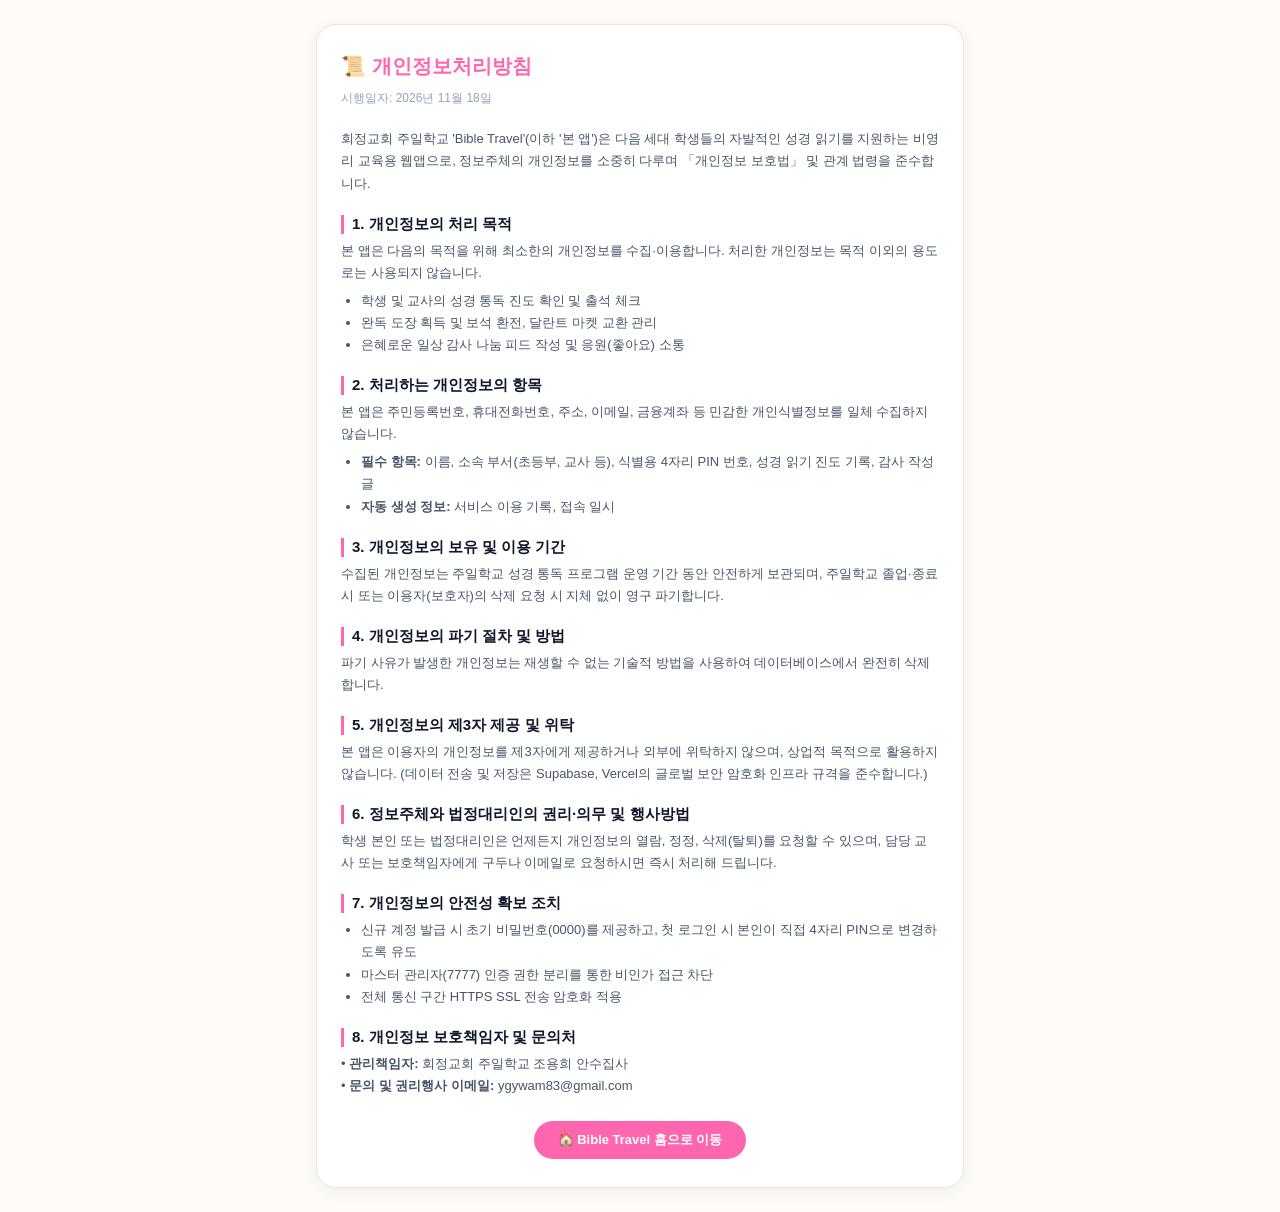
==== privacy.html @ eb11a0d6 "feat: add privacy policy and terms of use (dorms standard), default PIN 0000 with change prompt, and" ====
<!DOCTYPE html>
<html lang="ko">
<head>
  <meta charset="UTF-8">
  <meta name="viewport" content="width=device-width, initial-scale=1.0">
  <title>개인정보처리방침 - 회정교회 주일학교 Bible Travel</title>
  <link rel="stylesheet" href="styles.css">
  <style>
    body {
      background: #fdfaf7;
      padding: 24px 16px;
      font-family: -apple-system, BlinkMacSystemFont, "Segoe UI", Roboto, "Pretendard", sans-serif;
      color: #1e293b;
      max-width: 680px;
      margin: 0 auto;
    }
    .legal-container {
      background: #ffffff;
      border: 1px solid #e2e8f0;
      border-radius: 20px;
      padding: 28px 24px;
      box-shadow: 0 4px 16px rgba(0,0,0,0.05);
    }
    h1 { font-size: 20px; font-weight: 800; margin-bottom: 8px; color: #ff66af; }
    h2 { font-size: 15px; font-weight: 800; margin-top: 20px; margin-bottom: 6px; color: #0f172a; border-left: 3px solid #ff66af; padding-left: 8px; }
    p, li { font-size: 13px; line-height: 1.7; color: #475569; }
    ul { margin: 6px 0; padding-left: 20px; }
    .back-btn {
      display: inline-block;
      margin-top: 24px;
      padding: 10px 24px;
      background: #ff66af;
      color: #fff;
      font-weight: 800;
      border-radius: 20px;
      text-decoration: none;
      font-size: 13px;
    }
  </style>
</head>
<body>
  <div class="legal-container">
    <h1>📜 개인정보처리방침</h1>
    <p style="font-size: 12px; color: #94a3b8; margin-bottom: 20px;">시행일자: 2026년 11월 18일</p>
    
    <p>회정교회 주일학교 'Bible Travel'(이하 '본 앱')은 다음 세대 학생들의 자발적인 성경 읽기를 지원하는 비영리 교육용 웹앱으로, 정보주체의 개인정보를 소중히 다루며 「개인정보 보호법」 및 관계 법령을 준수합니다.</p>

    <h2>1. 개인정보의 처리 목적</h2>
    <p>본 앱은 다음의 목적을 위해 최소한의 개인정보를 수집·이용합니다. 처리한 개인정보는 목적 이외의 용도로는 사용되지 않습니다.</p>
    <ul>
      <li>학생 및 교사의 성경 통독 진도 확인 및 출석 체크</li>
      <li>완독 도장 획득 및 보석 환전, 달란트 마켓 교환 관리</li>
      <li>은혜로운 일상 감사 나눔 피드 작성 및 응원(좋아요) 소통</li>
    </ul>

    <h2>2. 처리하는 개인정보의 항목</h2>
    <p>본 앱은 주민등록번호, 휴대전화번호, 주소, 이메일, 금융계좌 등 민감한 개인식별정보를 일체 수집하지 않습니다.</p>
    <ul>
      <li><strong>필수 항목:</strong> 이름, 소속 부서(초등부, 교사 등), 식별용 4자리 PIN 번호, 성경 읽기 진도 기록, 감사 작성 글</li>
      <li><strong>자동 생성 정보:</strong> 서비스 이용 기록, 접속 일시</li>
    </ul>

    <h2>3. 개인정보의 보유 및 이용 기간</h2>
    <p>수집된 개인정보는 주일학교 성경 통독 프로그램 운영 기간 동안 안전하게 보관되며, 주일학교 졸업·종료 시 또는 이용자(보호자)의 삭제 요청 시 지체 없이 영구 파기합니다.</p>

    <h2>4. 개인정보의 파기 절차 및 방법</h2>
    <p>파기 사유가 발생한 개인정보는 재생할 수 없는 기술적 방법을 사용하여 데이터베이스에서 완전히 삭제합니다.</p>

    <h2>5. 개인정보의 제3자 제공 및 위탁</h2>
    <p>본 앱은 이용자의 개인정보를 제3자에게 제공하거나 외부에 위탁하지 않으며, 상업적 목적으로 활용하지 않습니다. (데이터 전송 및 저장은 Supabase, Vercel의 글로벌 보안 암호화 인프라 규격을 준수합니다.)</p>

    <h2>6. 정보주체와 법정대리인의 권리·의무 및 행사방법</h2>
    <p>학생 본인 또는 법정대리인은 언제든지 개인정보의 열람, 정정, 삭제(탈퇴)를 요청할 수 있으며, 담당 교사 또는 보호책임자에게 구두나 이메일로 요청하시면 즉시 처리해 드립니다.</p>

    <h2>7. 개인정보의 안전성 확보 조치</h2>
    <ul>
      <li>신규 계정 발급 시 초기 비밀번호(0000)를 제공하고, 첫 로그인 시 본인이 직접 4자리 PIN으로 변경하도록 유도</li>
      <li>마스터 관리자(7777) 인증 권한 분리를 통한 비인가 접근 차단</li>
      <li>전체 통신 구간 HTTPS SSL 전송 암호화 적용</li>
    </ul>

    <h2>8. 개인정보 보호책임자 및 문의처</h2>
    <p>
      • <strong>관리책임자:</strong> 회정교회 주일학교 조용희 안수집사<br>
      • <strong>문의 및 권리행사 이메일:</strong> ygywam83@gmail.com
    </p>

    <div style="text-align: center;">
      <a href="/" class="back-btn">🏠 Bible Travel 홈으로 이동</a>
    </div>
  </div>
</body>
</html>
---- styles.css ----
/* ==========================================
 * 주일학교 성경읽기 (Bible Travel) 전용 CSS (v4.1 슬림 단일 통일 규격)
 * ========================================== */

:root {
  --primary: #ff66af;
  --primary-light: #fff0f7;
  --primary-border: #ffccd5;
  --secondary: #3b82f6;
  --foreground: #1e293b;
  --background: #f8fafc;
  --muted: #64748b;
  --border: #e2e8f0;
  --card-bg: #ffffff;
}

* {
  box-sizing: border-box;
  margin: 0;
  padding: 0;
  font-family: 'Noto Sans KR', 'Outfit', sans-serif;
  -webkit-tap-highlight-color: transparent;
}

body {
  background-color: #f1f5f9;
  color: var(--foreground);
  min-height: 100vh;
  display: flex;
  justify-content: center;
}

/* 단 하나의 완벽한 중앙 응집 컨테이너 (PC/모바일 max-width 720px 100% 동일) */
.app-container {
  width: 100%;
  max-width: 720px;
  margin: 0 auto;
  background: #ffffff;
  min-height: 100vh;
  display: flex;
  flex-direction: column;
  position: relative;
  box-shadow: 0 0 30px rgba(0, 0, 0, 0.08);
  padding-bottom: 80px;
}

/* 상단 헤더: 가변 높이 및 반응형 플로팅 */
.app-header {
  width: 100%;
  max-width: 720px;
  margin: 0 auto;
  display: flex;
  justify-content: space-between;
  align-items: center;
  padding: 10px 14px;
  background: rgba(255, 255, 255, 1);
  border-bottom: 1px solid var(--border);
  position: sticky;
  top: 0;
  z-index: 1000;
  transition: background 0.25s ease, opacity 0.25s ease, padding 0.25s ease, box-shadow 0.25s ease;
}

/* 스크롤 시 반투명 플로팅 효과 */
.app-header.floating-header {
  background: rgba(255, 255, 255, 0.5);
  backdrop-filter: blur(8px);
  -webkit-backdrop-filter: blur(8px);
  box-shadow: 0 4px 12px rgba(0, 0, 0, 0.05);
  padding: 8px 12px;
}

/* 터치/클릭/호버 시 즉시 선명화 */
.app-header.floating-header:active,
.app-header.floating-header:hover,
.app-header.floating-header:focus-within {
  background: rgba(255, 255, 255, 1);
  backdrop-filter: none;
}

.logo-area {
  display: flex;
  align-items: center;
  gap: 6px;
  cursor: pointer;
  flex-shrink: 1;
  min-width: 0;
}

.logo-icon {
  font-size: clamp(18px, 4vw, 22px);
  flex-shrink: 0;
}

/* 데스크탑: 한 줄 표시 / 가변 폰트 */
.logo-text-gradient {
  font-family: 'Outfit', 'Noto Sans KR', sans-serif;
  font-size: clamp(14px, 3.2vw, 19px);
  font-weight: 800;
  background: linear-gradient(135deg, #ff66af 0%, #e11d48 100%);
  -webkit-background-clip: text;
  -webkit-text-fill-color: transparent;
  letter-spacing: -0.5px;
  white-space: nowrap;
}

.logo-br-mobile {
  display: none;
}

.user-area {
  display: flex;
  align-items: center;
  justify-content: flex-end;
  flex-shrink: 0;
  margin-left: 6px;
}

/* 프로필 뱃지: 줄바꿈 금지 및 유연한 축소 */
#user-profile-badge {
  display: inline-flex;
  align-items: center;
  gap: clamp(3px, 1vw, 6px);
  background: var(--primary-light);
  padding: 3px clamp(6px, 1.5vw, 10px);
  border-radius: 20px;
  border: 1px solid var(--primary-border);
  white-space: nowrap;
  font-size: clamp(10px, 2.6vw, 12px);
}

#user-profile-badge button {
  background: none;
  border: none;
  font-size: inherit;
  font-weight: 800;
  cursor: pointer;
  padding: 1px 2px;
}

/* 모바일 전용 미디어 쿼리 (< 600px) */
@media (max-width: 600px) {
  .logo-br-mobile {
    display: inline;
  }
  .logo-text-gradient {
    white-space: normal;
    line-height: 1.15;
    font-size: clamp(12px, 3.2vw, 15px);
  }
  .app-header {
    padding: 8px 10px;
  }
  #user-profile-badge {
    padding: 2px 6px;
    gap: 3px;
  }
  #user-reading-location {
    padding: 1px 5px !important;
  }
  
  /* 카드 도감 모바일 축소 통합 */
  .card-grid {
    grid-template-columns: repeat(auto-fill, minmax(64px, 1fr));
    gap: 6px;
  }
  .card-dex-item {
    padding: 6px 2px;
  }
}

/* 메인 컨텐츠 영영 (100% 동일 규격) */
.app-main {
  flex: 1;
  width: 100%;
  max-width: 720px;
  margin: 0 auto;
  padding: 16px;
}

/* 뷰 섹션 전 탭 (홈, 유형맵, BT도감, 감사, 관리자) 100% 완벽 통일 */
.view-section {
  display: none;
  width: 100%;
  max-width: 720px;
  margin: 0 auto;
}

.view-section.active {
  display: block;
  animation: viewFadeSlide 0.28s cubic-bezier(0.16, 1, 0.3, 1);
}

@keyframes viewFadeSlide {
  0% {
    opacity: 0;
    transform: translateY(10px);
  }
  100% {
    opacity: 1;
    transform: translateY(0);
  }
}

/* 32px 라운드 캡슐 버튼 */
.btn-pill {
  display: inline-flex;
  align-items: center;
  justify-content: center;
  padding: 10px 20px;
  border-radius: 32px;
  background: var(--primary);
  color: #ffffff;
  font-size: 14px;
  font-weight: 800;
  border: none;
  cursor: pointer;
  transition: transform 0.16s cubic-bezier(0.2, 0, 0, 1), box-shadow 0.16s ease, background 0.15s ease, filter 0.15s ease;
  box-shadow: 0 4px 14px rgba(255, 102, 175, 0.25);
  width: 100%;
  user-select: none;
  -webkit-tap-highlight-color: transparent;
}

.btn-pill:hover {
  transform: translateY(-2px);
  box-shadow: 0 8px 20px rgba(255, 102, 175, 0.4);
  filter: brightness(1.03);
}

.btn-pill:active {
  transform: translateY(1px) scale(0.97);
  box-shadow: 0 2px 6px rgba(255, 102, 175, 0.2);
}

.btn-pill.btn-secondary {
  background: #f1f5f9;
  color: var(--foreground);
  box-shadow: 0 2px 6px rgba(0, 0, 0, 0.04);
}

.btn-pill.btn-secondary:hover {
  background: #e2e8f0;
  transform: translateY(-2px);
  box-shadow: 0 5px 14px rgba(0, 0, 0, 0.08);
}

.btn-pill.btn-secondary:active {
  transform: translateY(1px) scale(0.97);
  box-shadow: none;
}

/* 주요 행동 유도 CTA 버튼 (누르고 싶게 만드는 비주얼 효과 & 샴페인 스윕) */
.btn-cta {
  background: linear-gradient(135deg, #ff66af 0%, #ff4296 100%) !important;
  color: #ffffff !important;
  box-shadow: 0 6px 20px rgba(255, 102, 175, 0.4) !important;
  position: relative;
  overflow: hidden;
  transition: transform 0.18s cubic-bezier(0.2, 0, 0, 1), box-shadow 0.18s ease, filter 0.15s ease !important;
}

.btn-cta:hover {
  transform: translateY(-3px) scale(1.01) !important;
  box-shadow: 0 10px 26px rgba(255, 102, 175, 0.52) !important;
  filter: brightness(1.05) !important;
}

.btn-cta:active {
  transform: translateY(1px) scale(0.97) !important;
  box-shadow: 0 3px 8px rgba(255, 102, 175, 0.25) !important;
}

.btn-cta::after {
  content: '';
  position: absolute;
  top: -50%;
  left: -60%;
  width: 40%;
  height: 200%;
  background: rgba(255, 255, 255, 0.28);
  transform: rotate(25deg);
  pointer-events: none;
  transition: none;
}

.btn-cta:hover::after {
  left: 130%;
  transition: left 0.65s cubic-bezier(0.4, 0, 0.2, 1);
}

/* 보석/상점 전용 보라색 CTA 버튼 */
.btn-exchange-cta {
  background: linear-gradient(135deg, #8b5cf6 0%, #7c3aed 100%) !important;
  color: #ffffff !important;
  box-shadow: 0 5px 16px rgba(139, 92, 246, 0.35) !important;
  transition: transform 0.18s cubic-bezier(0.2, 0, 0, 1), box-shadow 0.18s ease !important;
}

.btn-exchange-cta:hover {
  transform: translateY(-2px) !important;
  box-shadow: 0 8px 22px rgba(139, 92, 246, 0.5) !important;
  filter: brightness(1.05) !important;
}

.btn-exchange-cta:active {
  transform: translateY(1px) scale(0.97) !important;
  box-shadow: 0 2px 6px rgba(139, 92, 246, 0.25) !important;
}

/* 기본 카드 컨테이너 */
.card {
  background: var(--card-bg);
  border-radius: 20px;
  padding: 18px;
  margin-bottom: 16px;
  border: 1px solid var(--border);
  box-shadow: 0 4px 12px rgba(0, 0, 0, 0.03);
}

/* 지갑 바 */
.wallet-bar {
  display: flex;
  justify-content: space-around;
  background: var(--primary-light);
  border: 1.5px solid var(--primary-border);
  border-radius: 20px;
  padding: 12px 8px;
}

.wallet-item {
  font-size: 13px;
  font-weight: 700;
  color: var(--muted);
  display: flex;
  align-items: center;
  gap: 4px;
}

.wallet-val {
  color: var(--primary);
  font-weight: 800;
  font-size: 15px;
}

/* 8개 성경 유형 맵 탭 스크롤러 */
.map-tab-scroll {
  display: flex;
  gap: 8px;
  overflow-x: auto;
  padding-bottom: 10px;
  margin-bottom: 14px;
  -webkit-overflow-scrolling: touch;
  scrollbar-width: none;
}
.map-tab-scroll::-webkit-scrollbar {
  display: none;
}

.map-tab-item {
  white-space: nowrap;
  padding: 8px 16px;
  border-radius: 20px;
  background: #ffffff;
  border: 1.5px solid var(--border);
  font-size: 13px;
  font-weight: 700;
  color: var(--muted);
  cursor: pointer;
}

.map-tab-item.active {
  background: var(--primary);
  color: #ffffff;
  border-color: var(--primary);
}

/* 맵 캔버스 영역 (화면 가로폭에 맞춰 양옆 잘림 없이 100% 비율 자동 축소) */
.map-canvas-container {
  width: 100%;
  aspect-ratio: 16 / 10;
  min-height: 220px;
  max-height: 380px;
  height: auto;
  background-size: 100% 100%;
  background-position: center;
  background-repeat: no-repeat;
  border-radius: 18px;
  position: relative;
  overflow: hidden;
  border: 2px solid var(--primary-border);
  box-shadow: inset 0 0 20px rgba(0,0,0,0.05);
}

/* 실시간 성경 통독 경주 트랙 (Race Track) 스타일 */
.race-track-container {
  position: relative;
  width: 100%;
  height: 90px;
  background: #ffffff;
  border-radius: 16px;
  border: 1.5px dashed var(--primary-border);
  padding: 10px 40px;
  display: flex;
  align-items: center;
  overflow: hidden;
  margin-top: 6px;
  box-shadow: inset 0 2px 6px rgba(0,0,0,0.02);
}

.race-track-line {
  width: 100%;
  height: 6px;
  background: linear-gradient(90deg, #3b82f6 0%, #ff66af 100%);
  border-radius: 4px;
}

.race-track-flag {
  position: absolute;
  top: 8px;
  font-size: 10px;
  font-weight: 800;
  padding: 2px 6px;
  border-radius: 8px;
  z-index: 10;
}
.race-track-flag.start { left: 8px; background: #e2e8f0; color: #475569; }
.race-track-flag.finish { right: 8px; background: #fef08a; color: #854d0e; }

.race-avatar-item {
  position: absolute;
  top: 50%;
  transform: translate(-50%, -50%);
  display: flex;
  flex-direction: column;
  align-items: center;
  transition: left 0.5s ease;
  z-index: 20;
}

.race-avatar-name {
  font-size: 10px;
  font-weight: 800;
  color: var(--foreground);
  background: rgba(255,255,255,0.9);
  padding: 1px 6px;
  border-radius: 8px;
  border: 1px solid var(--border);
  white-space: nowrap;
  margin-bottom: 2px;
}

.race-avatar-icon {
  width: 32px;
  height: 32px;
  border-radius: 50%;
  display: flex;
  align-items: center;
  justify-content: center;
  font-size: 18px;
  box-shadow: 0 4px 8px rgba(0,0,0,0.15);
  border: 2px solid #ffffff;
}

/* 지도 위 아바타 핀 & 아담한 콤팩트 이름 뱃지 (그림 가림 방지) */
.avatar-pin {
  position: absolute;
  transform: translate(-50%, -100%);
  display: flex;
  flex-direction: column;
  align-items: center;
  pointer-events: none;
  z-index: 100;
  transition: all 0.5s ease;
}

.avatar-bubble {
  background: rgba(255, 255, 255, 0.95);
  color: var(--foreground);
  font-size: 11px;
  font-weight: 800;
  padding: 2px 8px;
  border-radius: 10px;
  border: 1.5px solid var(--primary);
  box-shadow: 0 2px 6px rgba(0, 0, 0, 0.15);
  white-space: nowrap;
  max-width: 90px;
  overflow: hidden;
  text-overflow: ellipsis;
  margin-bottom: 2px;
}

.avatar-icon-box {
  width: 32px;
  height: 32px;
  background: #ffffff;
  border-radius: 50%;
  display: flex;
  align-items: center;
  justify-content: center;
  font-size: 18px;
  border: 2px solid var(--primary);
  box-shadow: 0 4px 10px rgba(0,0,0,0.2);
}

/* BT 카드 도감 그리드 (3D 원근감) */
.card-grid {
  display: grid;
  grid-template-columns: repeat(auto-fill, minmax(75px, 1fr));
  gap: 8px;
  width: 100%;
  perspective: 1000px;
}

.card-dex-item {
  background: #ffffff;
  border: 1.5px solid var(--border);
  border-radius: 14px;
  padding: 8px 4px;
  text-align: center;
  cursor: pointer;
  position: relative;
  display: flex;
  flex-direction: column;
  align-items: center;
  justify-content: space-between;
  min-width: 0;
  transform-style: preserve-3d;
  will-change: transform, box-shadow;
  transition: transform 0.15s cubic-bezier(0.2, 0, 0, 1), box-shadow 0.15s ease, border-color 0.2s ease, background 0.2s ease;
}

.card-dex-item.unlocked {
  border-color: var(--primary);
  background: var(--primary-light);
}

/* 하단 네비게이션 바: 애플 독(Dock) 플로팅 글래스모피즘 스타일 */
.bottom-nav {
  position: fixed;
  bottom: 10px;
  left: 50%;
  transform: translateX(-50%);
  width: calc(100% - 20px);
  max-width: 600px;
  height: 66px;
  background: rgba(255, 255, 255, 0.92);
  backdrop-filter: blur(20px);
  -webkit-backdrop-filter: blur(20px);
  border: 1.5px solid rgba(255, 255, 255, 0.85);
  border-radius: 30px;
  box-shadow: 0 12px 36px rgba(0, 0, 0, 0.12), 0 2px 10px rgba(0, 0, 0, 0.04);
  display: flex;
  justify-content: space-evenly;
  align-items: center;
  z-index: 2000;
  padding: 4px 12px;
  transition: box-shadow 0.25s ease, max-width 0.25s ease;
}

.bottom-nav:hover {
  box-shadow: 0 16px 42px rgba(255, 102, 175, 0.18), 0 4px 14px rgba(0, 0, 0, 0.08);
}

.nav-item {
  display: flex;
  flex-direction: column;
  align-items: center;
  justify-content: center;
  gap: 2px;
  background: none;
  border: none;
  color: var(--muted);
  font-size: 11px;
  font-weight: 700;
  cursor: pointer;
  flex: 1;
  padding: 4px 0;
  border-radius: 16px;
  transform-origin: bottom center;
  will-change: transform;
  transition: transform 0.12s cubic-bezier(0.2, 0, 0, 1), color 0.15s ease, background 0.15s ease;
  position: relative;
  user-select: none;
}

.nav-item.active {
  color: var(--primary);
}

.nav-item.active::after {
  content: '';
  position: absolute;
  bottom: 1px;
  left: 50%;
  transform: translateX(-50%);
  width: 4px;
  height: 4px;
  border-radius: 50%;
  background: var(--primary);
}

.nav-icon {
  font-size: 22px;
  display: inline-block;
  pointer-events: none;
  transition: transform 0.12s cubic-bezier(0.2, 0, 0, 1);
}

/* 모달 팝업 및 배경 블러 */
.modal-overlay {
  position: fixed;
  top: 0;
  left: 0;
  right: 0;
  bottom: 0;
  background: rgba(0, 0, 0, 0.6);
  backdrop-filter: blur(8px);
  -webkit-backdrop-filter: blur(8px);
  display: none;
  align-items: center;
  justify-content: center;
  z-index: 3000;
  opacity: 0;
  pointer-events: none;
  transition: opacity 0.25s ease;
}

.modal-overlay.active {
  display: flex !important;
  opacity: 1 !important;
  pointer-events: auto !important;
}

.modal-card {
  background: #ffffff;
  border-radius: 24px;
  padding: 24px;
  box-shadow: 0 20px 40px rgba(0, 0, 0, 0.2);
  transform: scale(0.94) translateY(12px);
  transition: transform 0.24s cubic-bezier(0.175, 0.885, 0.32, 1.275);
}

.modal-overlay.active .modal-card {
  transform: scale(1) translateY(0);
}

/* PIN 다이얼 상자 */
.pin-digit-box {
  width: 50px;
  height: 54px;
  text-align: center;
  font-size: 24px;
  font-weight: 800;
  border: 2px solid var(--border);
  border-radius: 16px;
  outline: none;
}

.pin-digit-box:focus {
  border-color: var(--primary);
  background: var(--primary-light);
}

/* 토스트 알림 */
.toast {
  position: fixed;
  bottom: 80px;
  left: 50%;
  transform: translateX(-50%);
  background: rgba(30, 41, 59, 0.9);
  color: #ffffff;
  padding: 10px 20px;
  border-radius: 24px;
  font-size: 13px;
  font-weight: 700;
  z-index: 4000;
  display: none;
}

/* 공통 하단 푸터 스타일 */
.app-footer {
  text-align: center;
  padding: 24px 16px 12px 16px;
  margin-top: 20px;
  border-top: 1px dashed var(--border);
  display: flex;
  flex-direction: column;
  gap: 4px;
}

.footer-author {
  font-size: 12px;
  font-weight: 700;
  color: var(--muted);
}

.footer-copy {
  font-size: 11px;
  color: #94a3b8;
}

.footer-links {
  margin-top: 4px;
}

.footer-links a {
  font-size: 11px;
  font-weight: 700;
  color: var(--primary);
  text-decoration: underline;
  cursor: pointer;
}


/* 감사/기도제목 피드 인터랙티브 하트 응원 버튼 */
.btn-heart-like {
  display: inline-flex;
  align-items: center;
  gap: 6px;
  padding: 6px 14px;
  border-radius: 20px;
  font-size: 13px;
  font-weight: 800;
  border: 1.5px solid var(--border);
  background: #f8fafc;
  color: #64748b;
  cursor: pointer;
  user-select: none;
  -webkit-tap-highlight-color: transparent;
  transition: transform 0.16s cubic-bezier(0.2, 0, 0, 1), box-shadow 0.16s ease, background 0.15s ease, border-color 0.15s ease, color 0.15s ease;
}

.btn-heart-like:hover {
  transform: translateY(-2px) scale(1.05);
  box-shadow: 0 4px 14px rgba(239, 68, 68, 0.22);
  border-color: #fca5a5;
  color: #ef4444;
  background: #fff5f5;
}

.btn-heart-like:active {
  transform: scale(0.92);
}

.btn-heart-like.liked {
  background: #fef2f2;
  border-color: #f87171;
  color: #ef4444;
  box-shadow: 0 2px 10px rgba(239, 68, 68, 0.2);
}

.btn-heart-like .heart-icon {
  font-size: 16px;
  display: inline-block;
  transition: transform 0.2s cubic-bezier(0.175, 0.885, 0.32, 1.275);
}

.btn-heart-like:hover .heart-icon {
  transform: scale(1.25);
}

.btn-heart-like.animating .heart-icon {
  animation: heartBurst 0.55s cubic-bezier(0.175, 0.885, 0.32, 1.275);
}

@keyframes heartBurst {
  0% { transform: scale(1); }
  25% { transform: scale(1.65) rotate(-14deg); }
  50% { transform: scale(1.2) rotate(10deg); }
  75% { transform: scale(1.4) rotate(-4deg); }
  100% { transform: scale(1) rotate(0deg); }
}

/* 마켓 상품 카드 반응형 인터랙티브 스타일 */
.market-product-card {
  background: #ffffff;
  border: 1.5px solid var(--border);
  border-radius: 16px;
  padding: 12px;
  text-align: center;
  display: flex;
  flex-direction: column;
  justify-content: space-between;
  box-shadow: 0 2px 8px rgba(0,0,0,0.03);
  transition: transform 0.2s cubic-bezier(0.2, 0, 0, 1), box-shadow 0.2s ease, border-color 0.2s ease;
}

.market-product-card:hover {
  transform: translateY(-3px);
  box-shadow: 0 10px 24px rgba(139, 92, 246, 0.16);
  border-color: #c4b5fd;
}

/* 이모티콘 팔레트 버튼 스타일 */
.market-emoji-btn {
  background: #ffffff;
  border: 1px solid var(--border);
  border-radius: 10px;
  padding: 6px 2px;
  font-size: 24px;
  cursor: pointer;
  transition: transform 0.14s cubic-bezier(0.2, 0, 0, 1), background 0.14s ease, border-color 0.14s ease;
  user-select: none;
}

.market-emoji-btn:hover {
  transform: scale(1.22);
  background: #fff3f8;
  border-color: var(--primary);
}

.market-emoji-btn.selected {
  background: #fff0f7;
  border-color: var(--primary);
  box-shadow: 0 0 0 2px rgba(255, 102, 175, 0.35);
  transform: scale(1.15);
}
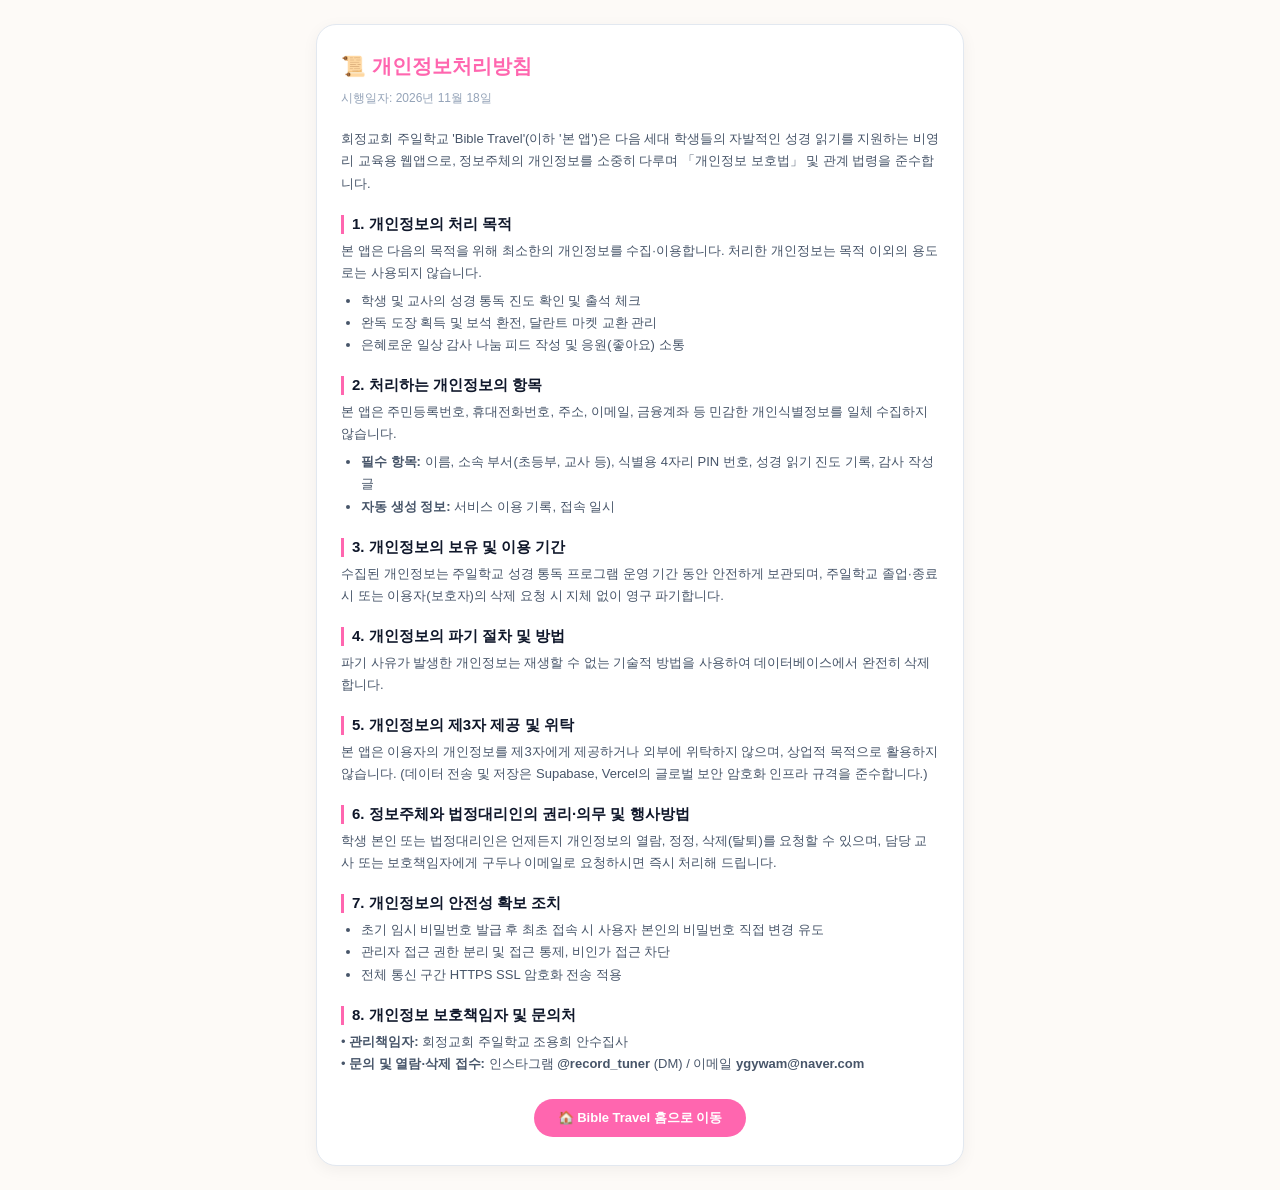
==== commit efa2b31b: "fix: remove explicit PINs from privacy policy, update contact to instagram and naver email, and add " ====
--- a/privacy.html
+++ b/privacy.html
@@ -74,15 +74,15 @@
 
     <h2>7. 개인정보의 안전성 확보 조치</h2>
     <ul>
-      <li>신규 계정 발급 시 초기 비밀번호(0000)를 제공하고, 첫 로그인 시 본인이 직접 4자리 PIN으로 변경하도록 유도</li>
-      <li>마스터 관리자(7777) 인증 권한 분리를 통한 비인가 접근 차단</li>
-      <li>전체 통신 구간 HTTPS SSL 전송 암호화 적용</li>
+      <li>초기 임시 비밀번호 발급 후 최초 접속 시 사용자 본인의 비밀번호 직접 변경 유도</li>
+      <li>관리자 접근 권한 분리 및 접근 통제, 비인가 접근 차단</li>
+      <li>전체 통신 구간 HTTPS SSL 암호화 전송 적용</li>
     </ul>
 
     <h2>8. 개인정보 보호책임자 및 문의처</h2>
     <p>
       • <strong>관리책임자:</strong> 회정교회 주일학교 조용희 안수집사<br>
-      • <strong>문의 및 권리행사 이메일:</strong> ygywam83@gmail.com
+      • <strong>문의 및 열람·삭제 접수:</strong> 인스타그램 <strong>@record_tuner</strong> (DM) / 이메일 <strong>ygywam@naver.com</strong>
     </p>
 
     <div style="text-align: center;">
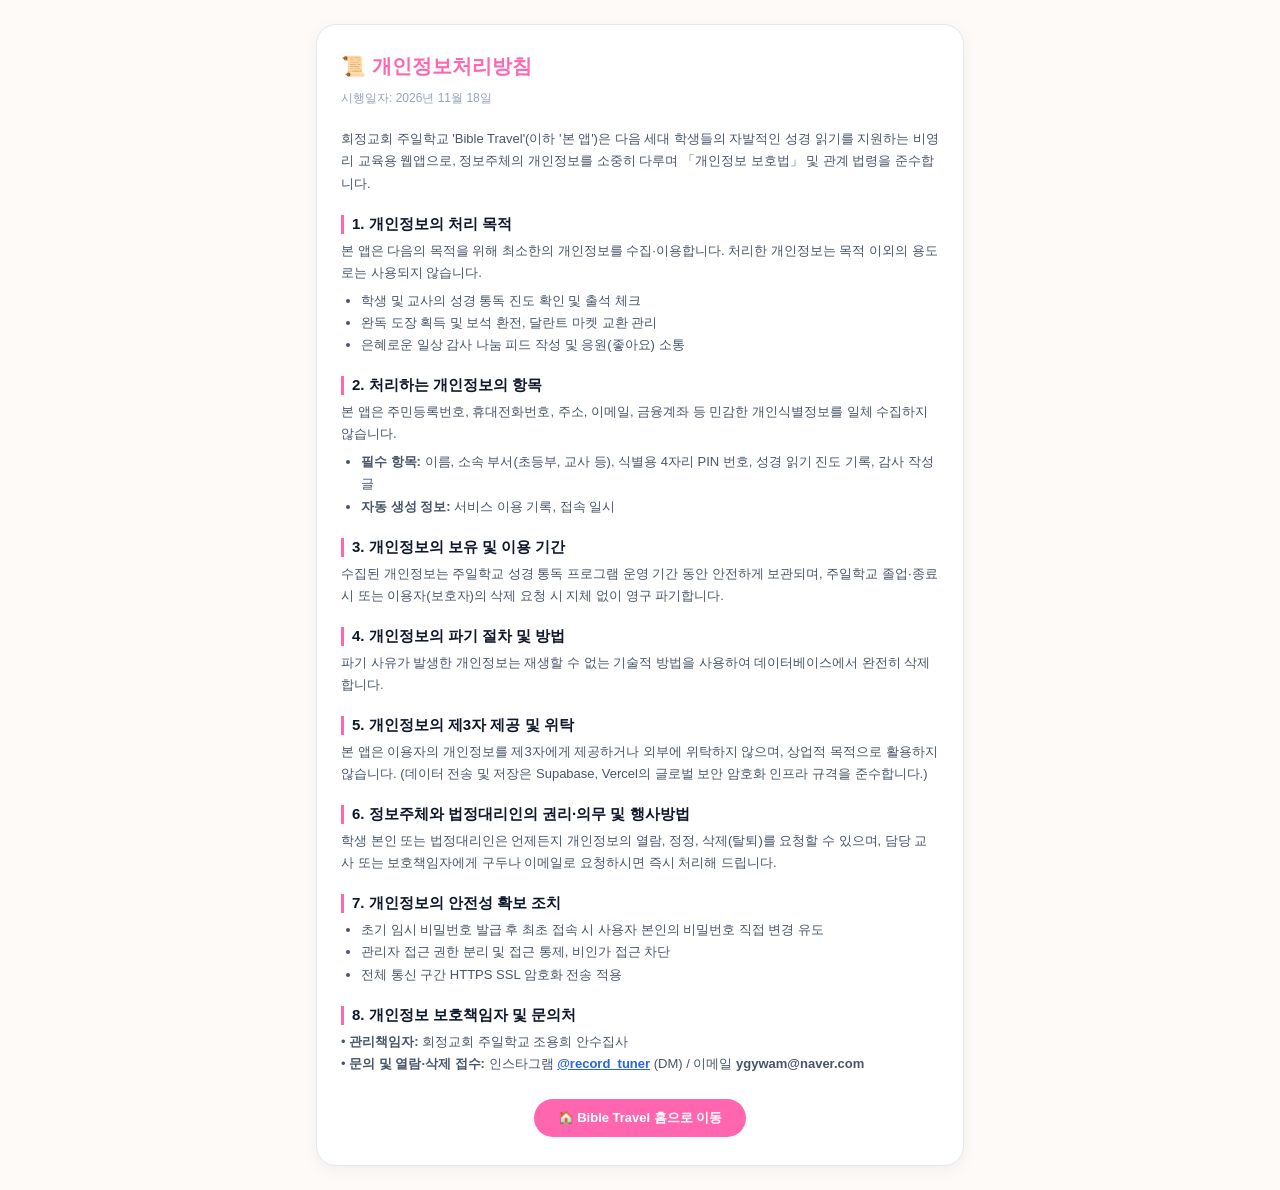
==== commit bcf003b2: "feat: add inquiry board with master rewards and instagram links" ====
--- a/privacy.html
+++ b/privacy.html
@@ -82,7 +82,7 @@
     <h2>8. 개인정보 보호책임자 및 문의처</h2>
     <p>
       • <strong>관리책임자:</strong> 회정교회 주일학교 조용희 안수집사<br>
-      • <strong>문의 및 열람·삭제 접수:</strong> 인스타그램 <strong>@record_tuner</strong> (DM) / 이메일 <strong>ygywam@naver.com</strong>
+      • <strong>문의 및 열람·삭제 접수:</strong> 인스타그램 <a href="https://www.instagram.com/record_tuner/" target="_blank" rel="noopener noreferrer" style="color:#2563eb; font-weight:700; text-decoration:underline;">@record_tuner</a> (DM) / 이메일 <strong>ygywam@naver.com</strong>
     </p>
 
     <div style="text-align: center;">
--- a/styles.css
+++ b/styles.css
@@ -817,3 +817,62 @@
   box-shadow: 0 0 0 2px rgba(255, 102, 175, 0.35);
   transform: scale(1.15);
 }
+
+/* 하단 네비게이션 모바일 미디어 쿼리 */
+@media (max-width: 480px) {
+  .bottom-nav {
+    padding: 2px 4px;
+    height: 60px;
+    bottom: 8px;
+  }
+  .nav-item {
+    font-size: 10px;
+    gap: 1px;
+    padding: 2px 0;
+  }
+  .nav-icon {
+    font-size: 19px;
+  }
+}
+
+/* 💬 문의 게시판 전용 카드 스타일 */
+.inquiry-card {
+  background: #ffffff;
+  border: 1.5px solid var(--border);
+  border-radius: 16px;
+  padding: 16px;
+  box-shadow: 0 4px 12px rgba(0, 0, 0, 0.03);
+  transition: border-color 0.15s ease, box-shadow 0.15s ease;
+}
+
+.inquiry-card:hover {
+  border-color: #cbd5e1;
+  box-shadow: 0 6px 18px rgba(0, 0, 0, 0.06);
+}
+
+.inquiry-badge-private {
+  background: #fee2e2;
+  color: #b91c1c;
+  font-size: 11px;
+  font-weight: 800;
+  padding: 2px 8px;
+  border-radius: 8px;
+}
+
+.inquiry-badge-public {
+  background: #dcfce7;
+  color: #15803d;
+  font-size: 11px;
+  font-weight: 800;
+  padding: 2px 8px;
+  border-radius: 8px;
+}
+
+.inquiry-badge-reward {
+  background: #fef3c7;
+  color: #b45309;
+  font-size: 11px;
+  font-weight: 800;
+  padding: 2px 8px;
+  border-radius: 8px;
+}
